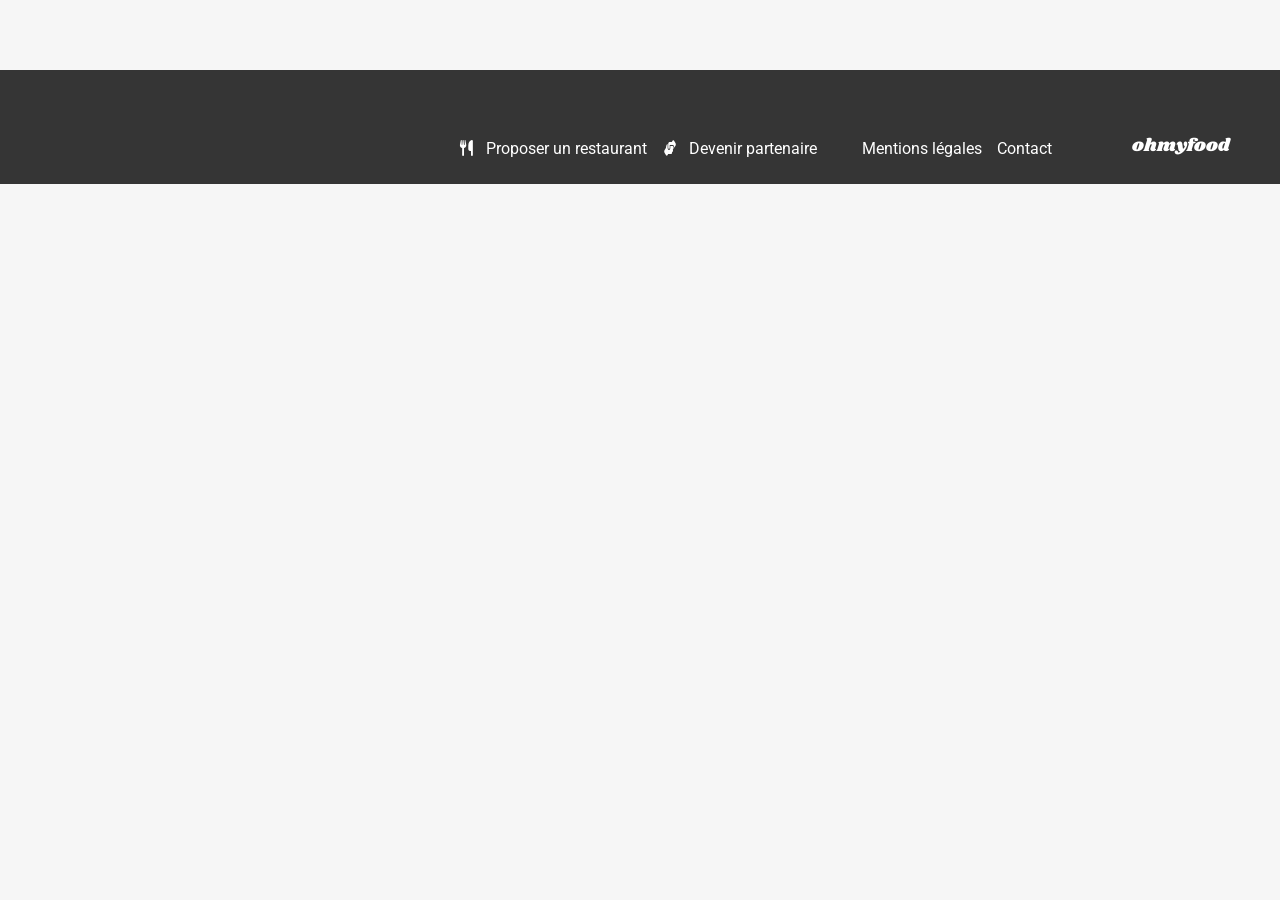
==== a_la_francaise.html @ 5d7d8a95 "correction du header et positionnement des icones" ====
<!DOCTYPE html>
<html lang="fr">
    <head>
        <meta charset="UTF-8">
        <meta name="viewport" content="width=device-width, initial-scale=1.0">
        <title>OhMyFood</title>
        <link rel="stylesheet" href="css/style.css">
        <link
            rel="stylesheet"
            href="https://cdnjs.cloudflare.com/ajax/libs/font-awesome/6.2.1/css/all.min.css"
            integrity="sha512-MV7K8+y+gLIBoVD59lQIYicR65iaqukzvf/nwasF0nqhPay5w/9lJmVM2hMDcnK1OnMGCdVK+iQrJ7lzPJQd1w=="
            crossorigin="anonymous"
            referrerpolicy="no-referrer">
        <link rel="preconnect" href="https://fonts.googleapis.com">
        <link rel="preconnect" href="https://fonts.gstatic.com" crossorigin>
        <link href="https://fonts.googleapis.com/css2?family=Roboto:ital,wght@0,100..900;1,100..900&family=Shrikhand&display=swap" rel="stylesheet">
    </head>

    <body>
        <header>

        </header>
        
        <main>

        </main>
        <footer>
            <section class="footer">
                <h2 class="title-footer">ohmyfood</h2>
                    <ul>
                        <li>
                            <i class="fa-solid fa-utensils"></i>
                            <p>Proposer un restaurant</p>
                        </li>
                        <li>
                            <i class="fa-solid fa-handshake-angle"></i>
                            <p class="space">Devenir partenaire</p>
                        </li>
                        <li>
                            <p>Mentions légales</p>
                        </li>
                        <li>
                            <p>Contact</p>
                        </li>
                    </ul>
            </section>
        </footer>
    </body>
---- css/style.css ----
body {
  margin: 0;
  background-color: #f6f6f6;
  font-family: "Roboto", sans-serif;
}

/* Animation Loader */
.loader {
  position: fixed;
  inset: 0; /* Prend toutes la surface de la page */
  background-color: #f6f6f6;
  z-index: 1000;
  animation: loader-disappear 0.5s ease 2s forwards;
}

@keyframes loader-disappear {
  0% {
    opacity: 1;
  }
  100% {
    opacity: 0;
    visibility: hidden;
  }
}
.loader-content {
  height: 100%;
  display: flex;
  justify-content: center;
  align-items: center;
}

.loader-text {
  display: flex;
  font-family: "Shrikhand", serif;
  font-size: 40px;
  background: linear-gradient(to top, #9356dc, #ff79da);
  -webkit-background-clip: text;
          background-clip: text;
  color: transparent;
  padding: 70px 10px;
}
.loader-text span {
  position: relative;
  animation: loader-wave 1.5s ease-in-out infinite;
}
.loader-text .letter-2 {
  animation-delay: 0.1s;
}
.loader-text .letter-3 {
  animation-delay: 0.2s;
}
.loader-text .letter-4 {
  animation-delay: 0.3s;
}
.loader-text .letter-5 {
  animation-delay: 0.4s;
}
.loader-text .letter-6 {
  animation-delay: 0.5s;
}
.loader-text .letter-7 {
  animation-delay: 0.6s;
}
.loader-text .letter-8 {
  animation-delay: 0.7s;
}

@keyframes loader-wave {
  0% {
    top: 0;
  }
  50% {
    top: -50px;
  }
  100% {
    top: 0;
  }
}
/* Fin d'animation Loader */
header .logo {
  position: relative;
  display: flex;
  justify-content: center;
  width: 100%;
  background-color: white;
  box-shadow: 0 2px 4px 0 rgba(0, 0, 0, 0.15);
  z-index: 1;
  padding: 5px 0 0 0;
}
header img {
  width: 162px;
  padding: 15px 0;
  margin-top: 0;
}

.location {
  width: 100%;
  display: flex;
  align-items: center;
  justify-content: center;
  gap: 20px;
  color: #353535;
  font-weight: 500;
  background-color: #eaeaea;
  height: 50px;
  box-shadow: 0 4px 4px 0 rgba(0, 0, 0, 0.25);
}

section {
  margin: 20px;
}
section.container {
  display: flex;
  align-items: center;
  flex-direction: column;
  text-align: center;
  margin-bottom: 50px;
  gap: 10px;
}
section.container p {
  font-weight: 300;
  margin: 5px 0 20px 0;
  font-size: 18px;
  width: 315px;
}
section.container h1 {
  margin: 0;
  margin-top: 20px;
  font-size: 24px;
  width: 275px;
  font-weight: 700;
}
section.container button {
  position: relative;
  overflow: hidden;
  width: 218px;
  height: 50px;
  border: none;
  border-radius: 25px;
  background: linear-gradient(to top, #9356dc, #ff79da);
  color: #ffffff;
  font-size: 16px;
  font-weight: 500;
  box-shadow: 0 4px 10px rgba(0, 0, 0, 0.25);
  transition: box-shadow 0.3s ease;
}
section.container button.secondary {
  width: 186px;
}
section.container button::before {
  content: "";
  position: absolute;
  inset: 0; /* prend toute la surface du bouton */
  background: rgba(255, 255, 255, 0.15);
  opacity: 0;
  transition: opacity 0.3s ease;
}
section.container button:hover {
  box-shadow: 0 4px 15px rgba(0, 0, 0, 0.35);
}
section.container button:hover::before {
  opacity: 1;
}
section.fonctionnement {
  background-color: white;
  padding: 20px;
  margin: 20px 0;
  padding-bottom: 50px;
}
section.fonctionnement .number {
  position: absolute;
  left: -12px;
  background-color: #9356dc;
  color: white;
  width: 24px;
  height: 24px;
  border-radius: 50%;
  display: flex;
  align-items: center;
  justify-content: center;
}
section.fonctionnement i {
  color: #7e7e7e;
}
section.fonctionnement i.fa-store {
  color: #9356dc;
}
section.fonctionnement ul {
  padding: 0;
  display: flex;
  flex-direction: column;
  gap: 30px;
}
section.fonctionnement li {
  position: relative;
  list-style: none;
  margin-left: 12px;
  display: flex;
  align-items: center;
  justify-content: center;
  border-radius: 20px;
  background-color: #f6f6f6;
  box-shadow: 0 4px 15px rgba(0, 0, 0, 0.15);
  padding: 10px 50px 10px 30px;
  font-weight: 500;
}
section.fonctionnement li i {
  position: absolute;
  left: 30px;
  color: #7e7e7e;
}
section.fonctionnement li i.fa-mobile-screen-button {
  font-size: 19px;
}
section.restaurant h2 {
  padding-top: 40px;
}
section.restaurant article {
  position: relative;
  display: grid;
  grid-template-columns: 1fr auto;
  grid-template-rows: auto auto;
  width: 340px;
  height: 251px;
  border-radius: 15px;
  overflow: hidden;
  gap: 0px;
  margin-bottom: 10px;
  background-color: white;
}
section.restaurant article a {
  text-decoration: none;
  color: black;
}
section.restaurant article .new {
  position: absolute;
  top: 10px;
  right: 10px;
  background-color: #99e2d0;
  color: #008766;
  padding: 7px 12px;
  font-weight: 500;
  border-radius: 2px;
}
section.restaurant article img {
  grid-column: 1/-1;
  width: 100%;
  height: 175px;
  -o-object-fit: cover;
     object-fit: cover;
  -o-object-position: center 61%;
     object-position: center 61%;
}
section.restaurant article h3 {
  grid-column: 1;
  padding: 0;
  padding-top: 10px;
  margin: 0 0 0 10px;
}
section.restaurant article p {
  grid-column: 1;
  padding: 0;
  padding-bottom: 10px;
  margin: 0 0 0 10px;
}
section.restaurant article i {
  grid-column: 2;
  grid-row: 2;
  margin-right: 10px;
}
section.restaurant article .fa-heart {
  font-size: 24px;
  margin: 0;
}
section.restaurant article .fa-solid.fa-heart {
  background: linear-gradient(to bottom, #9356dc, #ff79da);
  -webkit-background-clip: text;
          background-clip: text;
  color: transparent;
}
section.restaurant article .heart-checkbox {
  display: none;
}
section.restaurant article .heart-label {
  position: absolute;
  cursor: pointer;
  right: 20px;
  bottom: 25px;
}
section.restaurant article .heart-label .fa-regular {
  opacity: 1;
  transition: opacity 0.3s ease;
}
section.restaurant article .heart-label .fa-solid {
  position: absolute;
  left: 0; /* aligne le coeur plein avec le coeur vide */
  opacity: 0; /* coeur plein invisible */
  transform: scale(0); /* taille 0 */
  transition: opacity 0.3s ease, transform 0.3s ease;
  /* grandit en 0.3s */
}
section.restaurant article .heart-checkbox:checked + .heart-label .fa-regular {
  opacity: 0;
}
section.restaurant article .heart-checkbox:checked + .heart-label .fa-solid {
  opacity: 1; /* redeviens visible */
  transform: scale(1); /* reprend sa taille normal */
}
section.footer {
  display: flex;
  flex-direction: column;
  background-color: #353535;
  margin: 0;
  margin-top: 70px;
}
section.footer .title-footer {
  font-size: 18px;
  color: white;
  font-family: "Shrikhand", serif;
  margin: 25px 0 0 25px;
  font-weight: 400;
}
section.footer i {
  height: 13px;
  width: 12px;
}
section.footer i.fa-utensils {
  display: inline-block;
  transform: scaleX(0.9);
}
section.footer i.fa-handshake-angle {
  display: inline-block;
  transform: scaleX(0.6);
}
section.footer ul {
  padding-left: 25px;
}
section.footer li {
  display: flex;
  flex-direction: row;
  align-items: center;
  gap: 10px;
  color: white;
  margin: 0;
  padding: 0;
}
section.footer p {
  margin: 5px 0;
  padding: 0;
}

@media (min-width: 1024px) {
  header img {
    width: 200px;
    padding: 0;
    margin-top: 0;
  }
  header .logo {
    padding: 30px 0 30px 0;
  }
  .location {
    background-color: #eaeaea;
    height: 50px;
    box-shadow: none;
  }
  section.container p {
    margin: 20px 0 20px 0;
    width: auto;
  }
  section.container h1 {
    width: auto;
    font-size: 40px;
  }
  section.fonctionnement {
    background-color: white;
    margin: auto;
    padding-bottom: 50px;
    display: flex;
    align-items: center;
    flex-direction: column;
  }
  section.fonctionnement h2,
  section.fonctionnement ul {
    width: 100%;
    max-width: 1053px;
  }
  section.fonctionnement ul {
    padding: 0;
    display: flex;
    flex-direction: row;
    justify-content: space-between;
    gap: 24px;
  }
  section.fonctionnement li {
    width: 335px;
    padding: 10px 0;
  }
  section.fonctionnement li i {
    left: 40px;
  }
  section.restaurant {
    display: flex;
    align-items: center;
    flex-direction: column;
  }
  section.restaurant h2,
  section.restaurant div {
    width: 100%;
    max-width: 1080px;
  }
  section .restaurant-container {
    display: grid;
    grid-template-columns: 1fr 1fr;
    gap: 40px 60px;
  }
  section .restaurant-container article {
    width: 490px;
  }
  section.footer {
    height: 114px;
    flex-direction: row;
    align-items: end;
    justify-content: flex-end;
    margin: 0;
    margin-top: 70px;
  }
  section.footer ul {
    display: flex;
    flex-direction: row;
    gap: 5px;
  }
  section.footer .title-footer {
    margin: 0 50px 25px 70px;
    order: 2;
  }
  section.footer li {
    display: flex;
    flex-direction: row;
    align-items: center;
    gap: 15px;
    margin: 0;
    order: 1;
  }
  section.footer i {
    margin-bottom: 10px;
  }
  section.footer p {
    margin-bottom: 10px;
    padding-right: 10px;
  }
  section.footer .space {
    margin-right: 30px;
  }
}/*# sourceMappingURL=style.css.map */
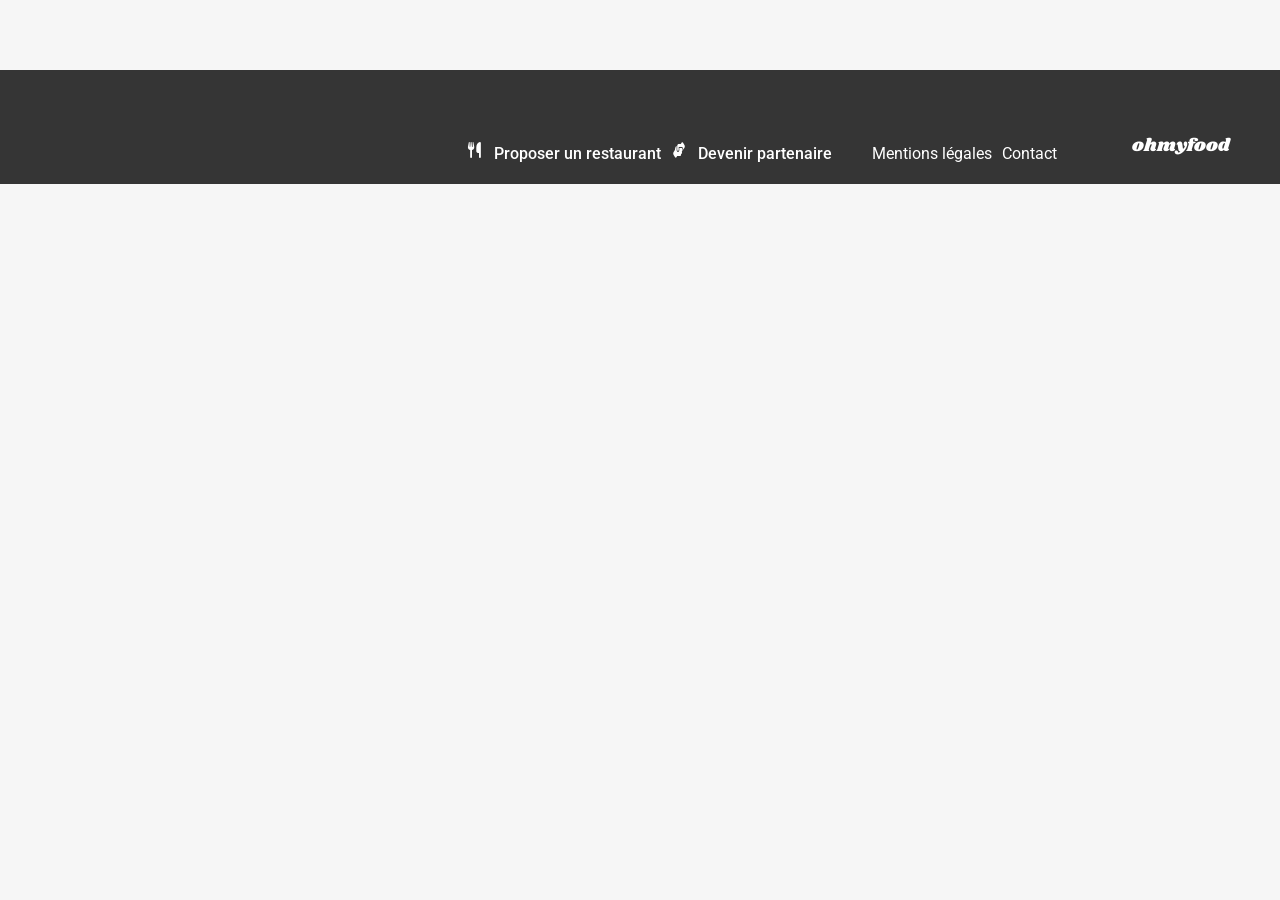
==== commit 76144cc1: "Ajouts pages menu, menu.scss et des partials" ====
--- a/a_la_francaise.html
+++ b/a_la_francaise.html
@@ -30,17 +30,17 @@
                     <ul>
                         <li>
                             <i class="fa-solid fa-utensils"></i>
-                            <p>Proposer un restaurant</p>
+                            <a class="weight">Proposer un restaurant</a>
                         </li>
                         <li>
                             <i class="fa-solid fa-handshake-angle"></i>
-                            <p class="space">Devenir partenaire</p>
+                            <a class="space">Devenir partenaire</a>
                         </li>
                         <li>
-                            <p>Mentions légales</p>
+                            <a>Mentions légales</a>
                         </li>
                         <li>
-                            <p>Contact</p>
+                            <a href="mailto:contact@ohmyfood.com">Contact</a>
                         </li>
                     </ul>
             </section>
--- a/css/style.css
+++ b/css/style.css
@@ -344,9 +344,15 @@
   margin: 0;
   padding: 0;
 }
-section.footer p {
+section.footer a {
+  text-decoration: none;
+  color: white;
   margin: 5px 0;
   padding: 0;
+}
+section.footer .space,
+section.footer .weight {
+  font-weight: 500;
 }
 
 @media (min-width: 1024px) {
@@ -444,9 +450,9 @@
   section.footer i {
     margin-bottom: 10px;
   }
-  section.footer p {
-    margin-bottom: 10px;
-    padding-right: 10px;
+  section.footer a {
+    margin-bottom: 5px;
+    padding-right: 5px;
   }
   section.footer .space {
     margin-right: 30px;
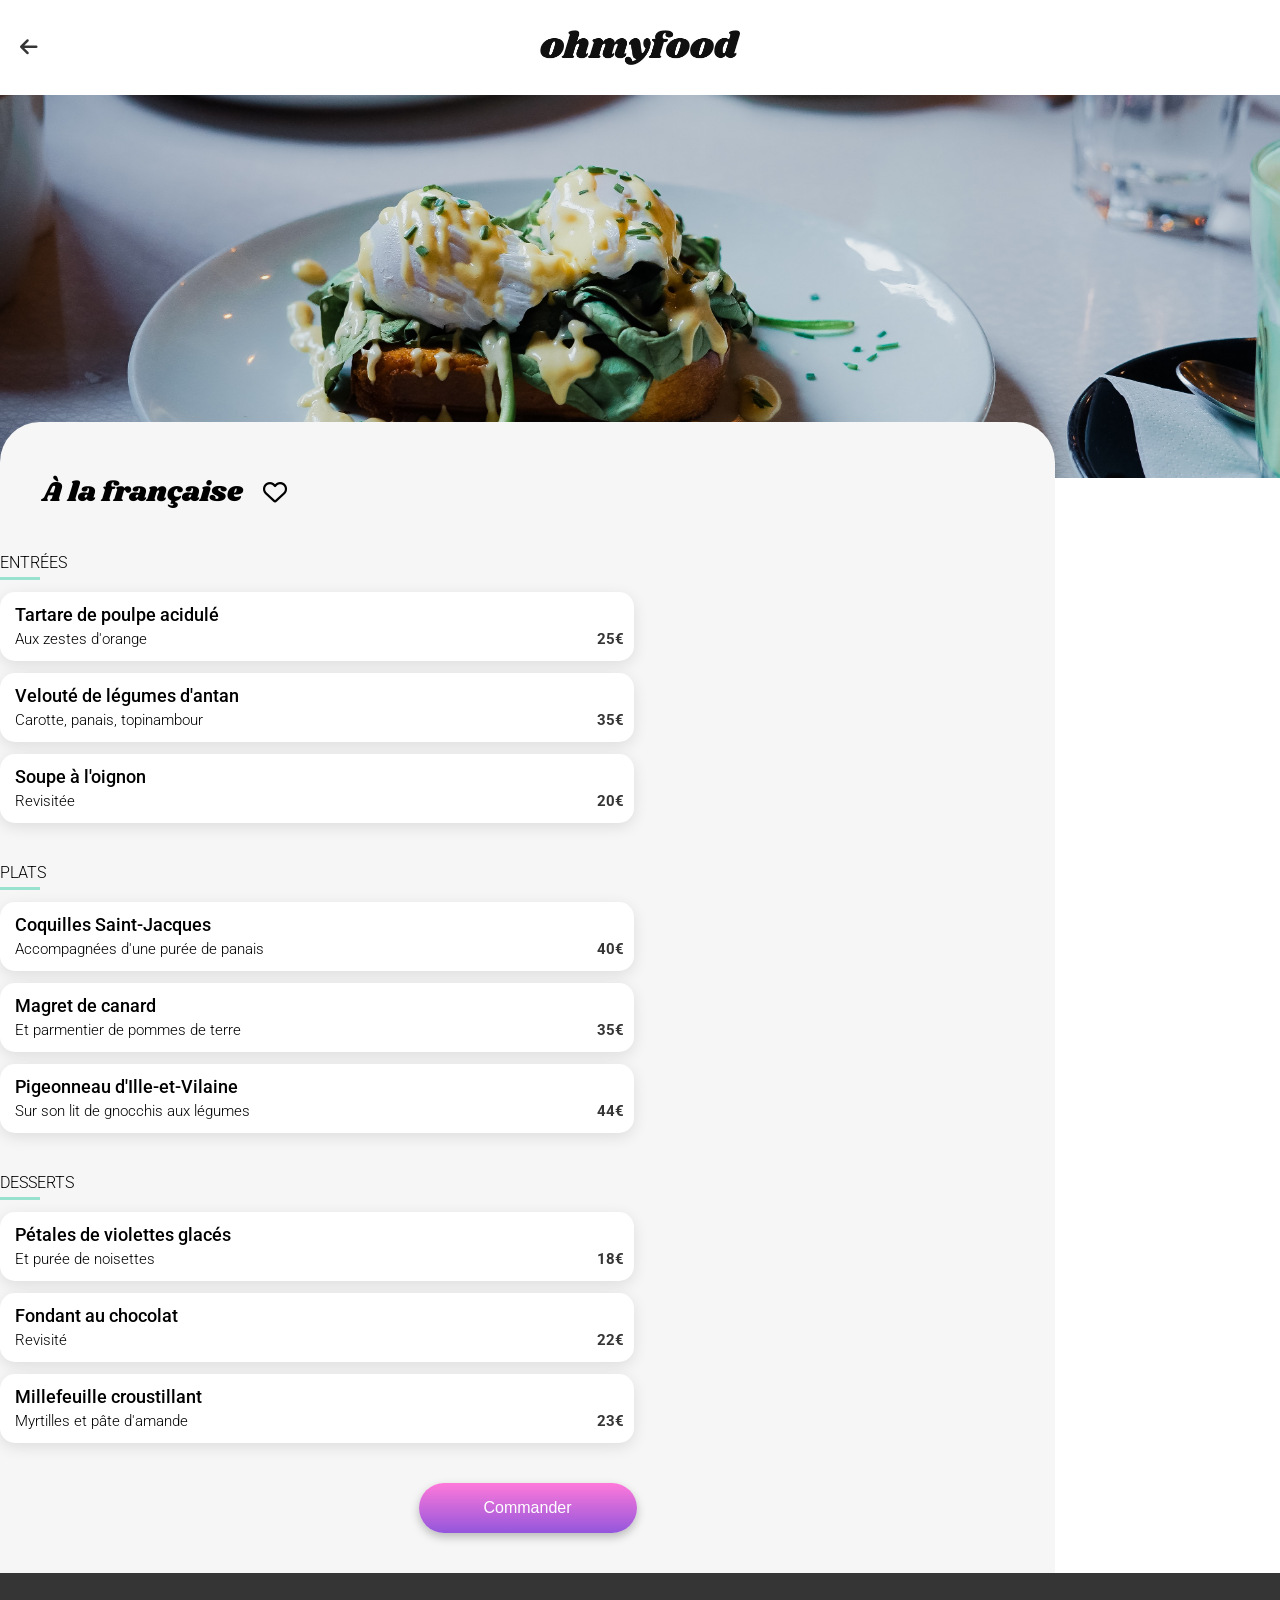
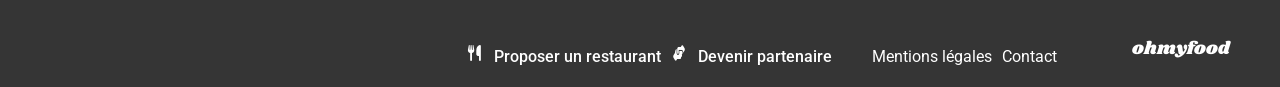
==== commit c32cd3ff: "Ajouts des pages menu, version mobil et desktop ( sans animation menu )" ====
--- a/a_la_francaise.html
+++ b/a_la_francaise.html
@@ -4,7 +4,7 @@
         <meta charset="UTF-8">
         <meta name="viewport" content="width=device-width, initial-scale=1.0">
         <title>OhMyFood</title>
-        <link rel="stylesheet" href="css/style.css">
+        <link rel="stylesheet" href="css/menu.css">
         <link
             rel="stylesheet"
             href="https://cdnjs.cloudflare.com/ajax/libs/font-awesome/6.2.1/css/all.min.css"
@@ -18,10 +18,81 @@
 
     <body>
         <header>
-
+            <div class="logo">
+                <a href="index.html" class="back-arrow">
+                    <i class="fas fa-arrow-left"></i>
+                </a>
+                <img src="css/images/logo/ohmyfood.png" alt="logo_OhMyFood">
+            </div>
+            <img src="css/images/restaurants/toa-heftiba-DQKerTsQwi0-unsplash.jpg" alt="Plat du restaurant La palette du goût">
         </header>
         
         <main>
+            <div class="title">
+                <h1>À la française</h1>
+                <input type="checkbox" id="heart-1" class="heart-checkbox">
+                    <label for="heart-1" class="heart-label">
+                        <i class="fa-regular fa-heart" aria-hidden="true"></i>
+                        <i class="fa-solid fa-heart" aria-hidden="true"></i>
+                    </label>
+            </div>
+
+            <section class="menu">
+                <h2>ENTRÉES</h2>
+
+                <article>
+                    <h3>Tartare de poulpe acidulé</h3>
+                    <p>Aux zestes d'orange <span>25€</span></p>
+                </article>
+                <article>
+                    <h3>Velouté de légumes d'antan</h3>
+                    <p>Carotte, panais, topinambour <span>35€</span></p>
+                </article>
+                <article>
+                    <h3>Soupe à l'oignon</h3>
+                    <p>Revisitée <span>20€</span></p>
+                </article>
+            </section>
+
+            <section class="menu">
+                <h2>PLATS</h2>
+
+                <article>
+                    <h3>Coquilles Saint-Jacques</h3>
+                    <p>Accompagnées d'une purée de panais <span>40€</span></p>
+                </article>
+                <article>
+                    <h3>Magret de canard</h3>
+                    <p>Et parmentier de pommes de terre <span>35€</span></p>
+                </article>
+                <article>
+                    <h3>Pigeonneau d'Ille-et-Vilaine</h3>
+                    <p>Sur son lit de gnocchis aux légumes <span>44€</span></p>
+                </article>
+            </section>
+
+            <section class="menu">
+                <h2>DESSERTS</h2>
+
+                <article>
+                    <h3>Pétales de violettes glacés</h3>
+                    <p>Et purée de noisettes <span>18€</span></p>
+                </article>
+                <article>
+                    <h3>Fondant au chocolat</h3>
+                    <p>Revisité <span>22€</span></p>
+                </article>
+                <article>
+                    <h3>Millefeuille croustillant</h3> 
+                    <p>Myrtilles et pâte d'amande <span>23€</span></p>
+                </article>
+            </section>
+
+                <div class="alone">
+                    <button type="submit">
+                        <span>Commander</span>
+                    </button>
+                </div>
 
         </main>
         <footer>
--- a/css/menu.css
+++ b/css/menu.css
@@ -0,0 +1,377 @@
+button {
+  position: relative;
+  overflow: hidden;
+  width: 218px;
+  height: 50px;
+  border: none;
+  border-radius: 25px;
+  background: linear-gradient(to top, #9356dc, #ff79da);
+  color: #ffffff;
+  font-size: 16px;
+  font-weight: 500;
+  box-shadow: 0 4px 10px rgba(0, 0, 0, 0.25);
+  transition: box-shadow 0.3s ease;
+}
+button.secondary {
+  width: 186px;
+}
+button::before {
+  content: "";
+  position: absolute;
+  inset: 0; /* prend toute la surface du bouton */
+  background: rgba(255, 255, 255, 0.15);
+  opacity: 0;
+  transition: opacity 0.3s ease;
+}
+button:hover {
+  box-shadow: 0 4px 15px rgba(0, 0, 0, 0.35);
+}
+button:hover::before {
+  opacity: 1;
+}
+
+section {
+  margin: 20px;
+}
+section.footer {
+  display: flex;
+  flex-direction: column;
+  background-color: #353535;
+  margin: 0;
+}
+section.footer .title-footer {
+  font-size: 18px;
+  color: white;
+  font-family: "Shrikhand", serif;
+  margin: 25px 0 0 25px;
+  font-weight: 400;
+}
+section.footer i {
+  height: 13px;
+  width: 12px;
+}
+section.footer i.fa-utensils {
+  display: inline-block;
+  transform: scaleX(0.9);
+}
+section.footer i.fa-handshake-angle {
+  display: inline-block;
+  transform: scaleX(0.6);
+}
+section.footer ul {
+  padding-left: 25px;
+}
+section.footer li {
+  display: flex;
+  flex-direction: row;
+  align-items: center;
+  gap: 10px;
+  color: white;
+  margin: 0;
+  padding: 0;
+}
+section.footer a {
+  text-decoration: none;
+  color: white;
+  margin: 5px 0;
+  padding: 0;
+}
+section.footer .space,
+section.footer .weight {
+  font-weight: 500;
+}
+
+@media (min-width: 1024px) {
+  section.footer {
+    height: 114px;
+    flex-direction: row;
+    align-items: end;
+    justify-content: flex-end;
+    margin: 0;
+  }
+  section.footer ul {
+    display: flex;
+    flex-direction: row;
+    gap: 5px;
+  }
+  section.footer .title-footer {
+    margin: 0 50px 25px 70px;
+    order: 2;
+  }
+  section.footer li {
+    display: flex;
+    flex-direction: row;
+    align-items: center;
+    gap: 15px;
+    margin: 0;
+    order: 1;
+  }
+  section.footer i {
+    margin-bottom: 10px;
+  }
+  section.footer a {
+    margin-bottom: 5px;
+    padding-right: 5px;
+  }
+  section.footer .space {
+    margin-right: 30px;
+  }
+}
+header .logo {
+  position: relative;
+  display: flex;
+  justify-content: center;
+  width: 100%;
+  background-color: white;
+  box-shadow: 0 2px 4px 0 rgba(0, 0, 0, 0.15);
+  z-index: 1;
+  padding: 5px 0 0 0;
+  gap: 30px;
+}
+header .logo .back-arrow {
+  position: absolute;
+  align-self: center;
+  left: 20px;
+  font-size: 20px;
+  color: #353535;
+}
+header img {
+  width: 162px;
+  padding: 15px 0;
+  margin-top: 0;
+}
+header > img {
+  width: 100%;
+  height: 275px;
+  padding: 0;
+  -o-object-fit: cover;
+     object-fit: cover;
+}
+
+@media (min-width: 1024px) {
+  header div > img {
+    width: 200px;
+    padding: 0;
+    margin-top: 0;
+  }
+  header .logo {
+    padding: 30px 0 30px 0;
+    box-shadow: none;
+  }
+  header > img {
+    height: 383px;
+    -o-object-position: center 60%;
+       object-position: center 60%;
+  }
+}
+body {
+  margin: 0;
+  background-color: #f6f6f6;
+  font-family: "Roboto", sans-serif;
+}
+
+main {
+  background-color: #f6f6f6;
+  border-radius: 40px 40px 0 0;
+  padding: 30px 13px 0 13px;
+  margin-top: -60px;
+  position: relative;
+}
+main .title {
+  position: relative;
+  display: flex;
+  flex-direction: row;
+  align-items: center;
+  justify-self: center;
+  gap: 30px;
+  width: 349px;
+}
+main .title h1 {
+  font-family: "Shrikhand", serif;
+  font-size: 28px;
+  font-weight: 400;
+  margin: 0;
+}
+main .alone {
+  display: flex;
+  justify-content: center;
+  padding: 40px 0;
+}
+
+section.menu {
+  margin: 0;
+  display: flex;
+  flex-direction: column;
+  align-items: center;
+  justify-self: center;
+  gap: 12px;
+  width: 349px;
+}
+section.menu h2 {
+  display: flex;
+  align-self: start;
+  font-weight: 300;
+  font-size: 16px;
+  border-bottom: 3px solid #99e2d0;
+  width: 40px;
+  padding-bottom: 5px;
+  margin: 30px 0 0 0;
+}
+section.menu article {
+  position: relative;
+  background-color: white;
+  border-radius: 15px;
+  width: 349px;
+  height: 69px;
+  display: flex;
+  justify-content: center;
+  flex-direction: column;
+  gap: 5px;
+  box-shadow: 0 4px 15px rgba(0, 0, 0, 0.1);
+}
+section.menu article h3,
+section.menu article p {
+  margin: 0;
+  margin-left: 15px;
+}
+section.menu article h3 {
+  font-size: 18px;
+  font-weight: 500;
+}
+section.menu article p {
+  font-size: 15px;
+  font-weight: 300;
+}
+section.menu article span {
+  position: absolute;
+  right: 10px;
+  font-weight: 700;
+  color: #353535;
+}
+
+.fa-heart {
+  font-size: 24px;
+}
+
+.fa-solid.fa-heart {
+  background: linear-gradient(to bottom, #9356dc, #ff79da);
+  -webkit-background-clip: text;
+          background-clip: text;
+  color: transparent;
+}
+
+.heart-checkbox {
+  display: none;
+}
+
+.heart-label {
+  position: absolute;
+  cursor: pointer;
+  right: 20px;
+}
+.heart-label .fa-regular {
+  opacity: 1;
+  transition: opacity 0.3s ease;
+}
+.heart-label .fa-solid {
+  position: absolute;
+  left: 0; /* aligne le coeur plein avec le coeur vide */
+  opacity: 0; /* coeur plein invisible */
+  transform: scale(0); /* taille 0 */
+  transition: opacity 0.3s ease, transform 0.3s ease;
+  /* grandit en 0.3s */
+}
+
+.heart-checkbox:checked + .heart-label .fa-regular {
+  opacity: 0;
+}
+.heart-checkbox:checked + .heart-label .fa-solid {
+  opacity: 1; /* redeviens visible */
+  transform: scale(1); /* reprend sa taille normal */
+}
+
+@media (min-width: 1024px) {
+  body {
+    background-color: white;
+  }
+  main {
+    width: 1055px;
+    display: block;
+    justify-self: center;
+    padding: 30px 0px 0 0px;
+  }
+  main .title {
+    position: relative;
+    display: flex;
+    flex-direction: row;
+    align-items: center;
+    justify-content: center;
+    gap: 40px;
+    margin-top: 20px;
+  }
+  main .title h1 {
+    font-family: "Shrikhand", serif;
+    font-size: 28px;
+    font-weight: 400;
+    margin: 0;
+  }
+  main .alone {
+    display: flex;
+    justify-content: center;
+    padding: 40px 0;
+  }
+  .heart-label {
+    position: relative;
+    cursor: pointer;
+  }
+  section.menu {
+    margin: 0;
+    display: flex;
+    flex-direction: column;
+    align-items: center;
+    justify-self: center;
+    width: 634px;
+    gap: 12px;
+  }
+  section.menu h2 {
+    display: flex;
+    align-self: start;
+    font-weight: 300;
+    font-size: 16px;
+    border-bottom: 3px solid #99e2d0;
+    width: 40px;
+    padding-bottom: 5px;
+    margin: 40px 0 0 0;
+  }
+  section.menu article {
+    position: relative;
+    background-color: white;
+    border-radius: 15px;
+    width: 634px;
+    height: 69px;
+    display: flex;
+    justify-content: center;
+    flex-direction: column;
+    gap: 5px;
+    box-shadow: 0 4px 15px rgba(0, 0, 0, 0.1);
+  }
+  section.menu article h3,
+  section.menu article p {
+    margin: 0;
+    margin-left: 15px;
+  }
+  section.menu article h3 {
+    font-size: 18px;
+    font-weight: 500;
+  }
+  section.menu article p {
+    font-size: 15px;
+    font-weight: 300;
+  }
+  section.menu article span {
+    position: absolute;
+    right: 10px;
+    font-weight: 700;
+    color: #353535;
+  }
+}/*# sourceMappingURL=menu.css.map */
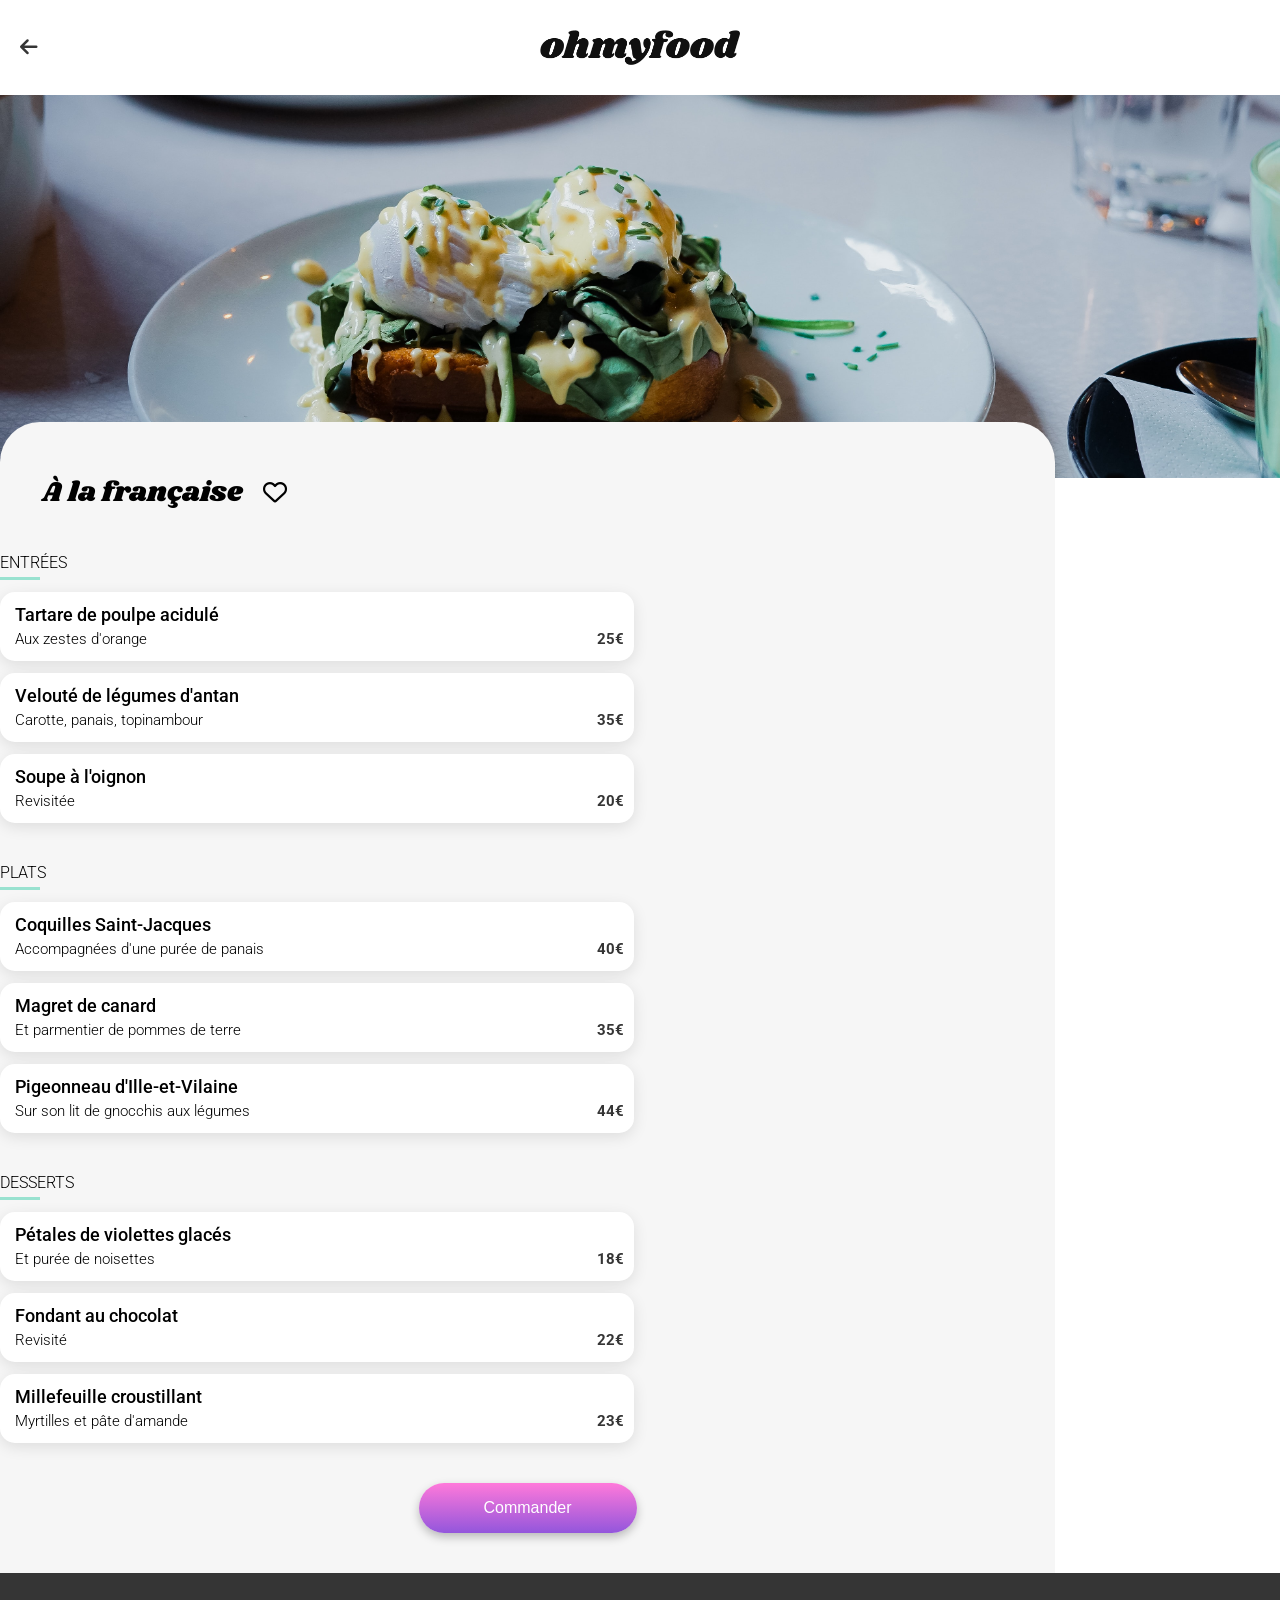
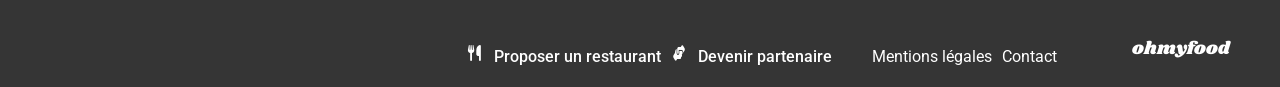
==== commit 3cda75cf: "Suppression des propriétés css inutiles dans media querie" ====
--- a/a_la_francaise.html
+++ b/a_la_francaise.html
@@ -116,4 +116,5 @@
                     </ul>
             </section>
         </footer>
-    </body>+    </body>
+</html>
--- a/css/menu.css
+++ b/css/menu.css
@@ -152,7 +152,6 @@
   header div > img {
     width: 200px;
     padding: 0;
-    margin-top: 0;
   }
   header .logo {
     padding: 30px 0 30px 0;
@@ -290,6 +289,42 @@
   transform: scale(1); /* reprend sa taille normal */
 }
 
+@keyframes appear {
+  from {
+    opacity: 0;
+    transform: translateY(20px);
+  }
+  to {
+    opacity: 1;
+    transform: translateY(0);
+  }
+}
+.menu h2,
+.menu article {
+  opacity: 0;
+  animation: appear 0.6s ease forwards;
+}
+
+.menu h2 {
+  animation-delay: 0.2s;
+}
+
+.menu article:nth-of-type(1) {
+  animation-delay: 0.4s;
+}
+
+.menu article:nth-of-type(2) {
+  animation-delay: 0.6s;
+}
+
+.menu article:nth-of-type(3) {
+  animation-delay: 0.8s;
+}
+
+.menu article:nth-of-type(4) {
+  animation-delay: 1s;
+}
+
 @media (min-width: 1024px) {
   body {
     background-color: white;
@@ -301,77 +336,20 @@
     padding: 30px 0px 0 0px;
   }
   main .title {
-    position: relative;
-    display: flex;
-    flex-direction: row;
-    align-items: center;
     justify-content: center;
     gap: 40px;
     margin-top: 20px;
   }
-  main .title h1 {
-    font-family: "Shrikhand", serif;
-    font-size: 28px;
-    font-weight: 400;
-    margin: 0;
-  }
-  main .alone {
-    display: flex;
-    justify-content: center;
-    padding: 40px 0;
-  }
   .heart-label {
     position: relative;
-    cursor: pointer;
   }
   section.menu {
-    margin: 0;
-    display: flex;
-    flex-direction: column;
-    align-items: center;
-    justify-self: center;
     width: 634px;
-    gap: 12px;
   }
   section.menu h2 {
-    display: flex;
-    align-self: start;
-    font-weight: 300;
-    font-size: 16px;
-    border-bottom: 3px solid #99e2d0;
-    width: 40px;
-    padding-bottom: 5px;
     margin: 40px 0 0 0;
   }
   section.menu article {
-    position: relative;
-    background-color: white;
-    border-radius: 15px;
     width: 634px;
-    height: 69px;
-    display: flex;
-    justify-content: center;
-    flex-direction: column;
-    gap: 5px;
-    box-shadow: 0 4px 15px rgba(0, 0, 0, 0.1);
-  }
-  section.menu article h3,
-  section.menu article p {
-    margin: 0;
-    margin-left: 15px;
-  }
-  section.menu article h3 {
-    font-size: 18px;
-    font-weight: 500;
-  }
-  section.menu article p {
-    font-size: 15px;
-    font-weight: 300;
-  }
-  section.menu article span {
-    position: absolute;
-    right: 10px;
-    font-weight: 700;
-    color: #353535;
   }
 }/*# sourceMappingURL=menu.css.map */
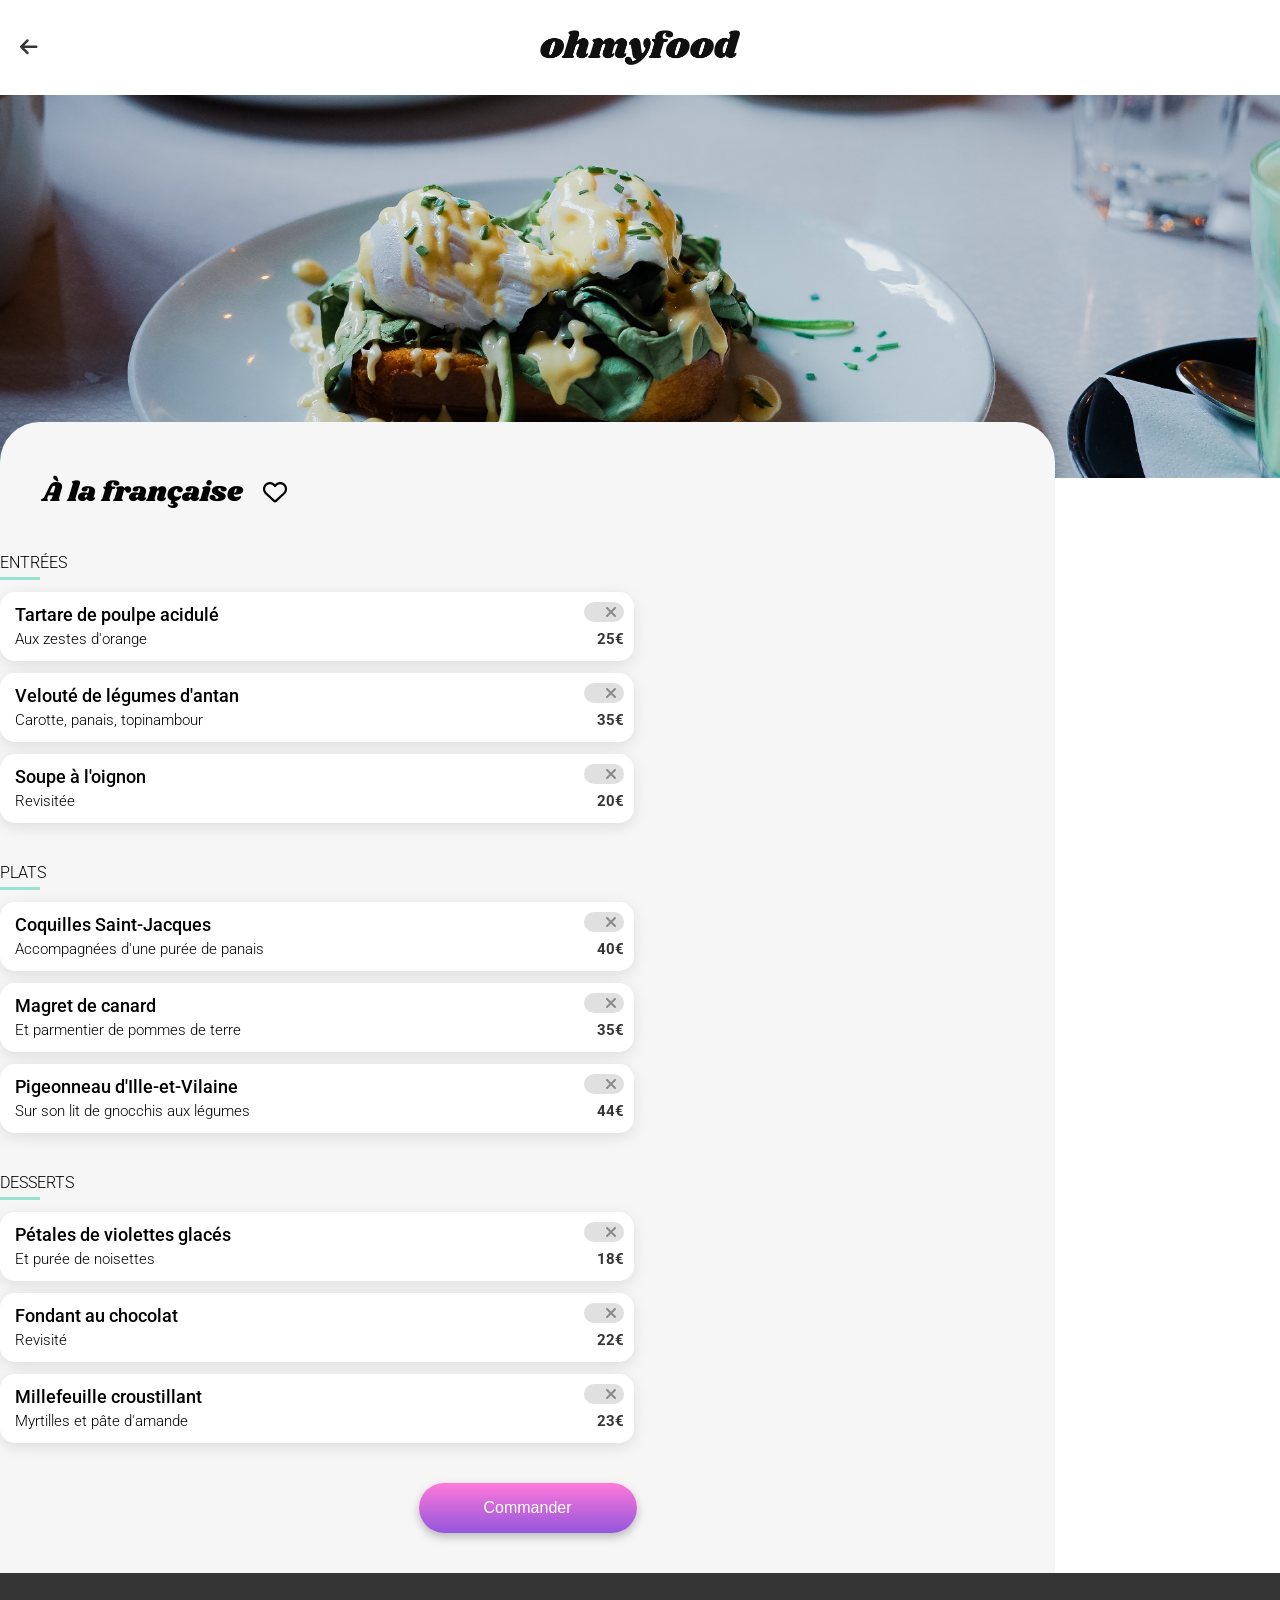
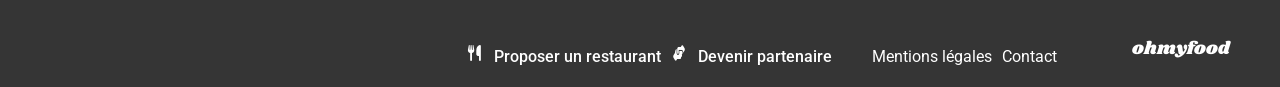
==== commit 3e720baf: "Ajout de l'animation de la coche coulissante sur les plats" ====
--- a/a_la_francaise.html
+++ b/a_la_francaise.html
@@ -41,14 +41,50 @@
                 <h2>ENTRÉES</h2>
 
                 <article>
+                    <input type="checkbox" id="plat-1" class="plat-checkbox">
+
+                    <label for="plat-1" class="check">
+                        <i class="fa-solid fa-xmark"></i>
+
+                        <span class="check-background"></span>
+
+                        <span class="check-button">
+                            <i class="fa-solid fa-check"></i>
+                        </span>
+                    </label>
+
                     <h3>Tartare de poulpe acidulé</h3>
                     <p>Aux zestes d'orange <span>25€</span></p>
                 </article>
                 <article>
+                    <input type="checkbox" id="plat-2" class="plat-checkbox">
+
+                    <label for="plat-2" class="check">
+                        <i class="fa-solid fa-xmark"></i>
+
+                        <span class="check-background"></span>
+
+                        <span class="check-button">
+                            <i class="fa-solid fa-check"></i>
+                        </span>
+                    </label>
+
                     <h3>Velouté de légumes d'antan</h3>
                     <p>Carotte, panais, topinambour <span>35€</span></p>
                 </article>
                 <article>
+                    <input type="checkbox" id="plat-3" class="plat-checkbox">
+
+                    <label for="plat-3" class="check">
+                        <i class="fa-solid fa-xmark"></i>
+
+                        <span class="check-background"></span>
+
+                        <span class="check-button">
+                            <i class="fa-solid fa-check"></i>
+                        </span>
+                    </label>
+
                     <h3>Soupe à l'oignon</h3>
                     <p>Revisitée <span>20€</span></p>
                 </article>
@@ -58,14 +94,50 @@
                 <h2>PLATS</h2>
 
                 <article>
+                    <input type="checkbox" id="plat-4" class="plat-checkbox">
+
+                    <label for="plat-4" class="check">
+                        <i class="fa-solid fa-xmark"></i>
+
+                        <span class="check-background"></span>
+
+                        <span class="check-button">
+                            <i class="fa-solid fa-check"></i>
+                        </span>
+                    </label>
+
                     <h3>Coquilles Saint-Jacques</h3>
                     <p>Accompagnées d'une purée de panais <span>40€</span></p>
                 </article>
                 <article>
+                    <input type="checkbox" id="plat-5" class="plat-checkbox">
+
+                    <label for="plat-5" class="check">
+                        <i class="fa-solid fa-xmark"></i>
+
+                        <span class="check-background"></span>
+
+                        <span class="check-button">
+                            <i class="fa-solid fa-check"></i>
+                        </span>
+                    </label>
+
                     <h3>Magret de canard</h3>
                     <p>Et parmentier de pommes de terre <span>35€</span></p>
                 </article>
                 <article>
+                    <input type="checkbox" id="plat-6" class="plat-checkbox">
+
+                    <label for="plat-6" class="check">
+                        <i class="fa-solid fa-xmark"></i>
+
+                        <span class="check-background"></span>
+
+                        <span class="check-button">
+                            <i class="fa-solid fa-check"></i>
+                        </span>
+                    </label>
+
                     <h3>Pigeonneau d'Ille-et-Vilaine</h3>
                     <p>Sur son lit de gnocchis aux légumes <span>44€</span></p>
                 </article>
@@ -75,14 +147,50 @@
                 <h2>DESSERTS</h2>
 
                 <article>
+                    <input type="checkbox" id="plat-7" class="plat-checkbox">
+
+                    <label for="plat-7" class="check">
+                        <i class="fa-solid fa-xmark"></i>
+
+                        <span class="check-background"></span>
+
+                        <span class="check-button">
+                            <i class="fa-solid fa-check"></i>
+                        </span>
+                    </label>
+
                     <h3>Pétales de violettes glacés</h3>
                     <p>Et purée de noisettes <span>18€</span></p>
                 </article>
                 <article>
+                    <input type="checkbox" id="plat-8" class="plat-checkbox">
+
+                    <label for="plat-8" class="check">
+                        <i class="fa-solid fa-xmark"></i>
+
+                        <span class="check-background"></span>
+
+                        <span class="check-button">
+                            <i class="fa-solid fa-check"></i>
+                        </span>
+                    </label>
+
                     <h3>Fondant au chocolat</h3>
                     <p>Revisité <span>22€</span></p>
                 </article>
                 <article>
+                    <input type="checkbox" id="plat-9" class="plat-checkbox">
+
+                    <label for="plat-9" class="check">
+                        <i class="fa-solid fa-xmark"></i>
+
+                        <span class="check-background"></span>
+
+                        <span class="check-button">
+                            <i class="fa-solid fa-check"></i>
+                        </span>
+                    </label>
+
                     <h3>Millefeuille croustillant</h3> 
                     <p>Myrtilles et pâte d'amande <span>23€</span></p>
                 </article>
--- a/css/menu.css
+++ b/css/menu.css
@@ -230,8 +230,12 @@
 }
 section.menu article h3,
 section.menu article p {
+  width: 280px;
   margin: 0;
   margin-left: 15px;
+  white-space: nowrap;
+  overflow: hidden;
+  text-overflow: ellipsis;
 }
 section.menu article h3 {
   font-size: 18px;
@@ -325,6 +329,78 @@
   animation-delay: 1s;
 }
 
+.plat-checkbox {
+  display: none;
+}
+
+.check {
+  position: absolute;
+  top: 10px;
+  right: 10px;
+  border-radius: 25px;
+  width: 40px;
+  height: 20px;
+  background-color: #e0e0e0;
+  display: flex;
+  align-items: center;
+  justify-content: flex-end;
+  cursor: pointer;
+  overflow: hidden;
+}
+.check .fa-xmark {
+  position: absolute;
+  right: 7px;
+  color: #888;
+  z-index: 1;
+}
+.check .check-background {
+  position: absolute;
+  top: 0;
+  left: 5px;
+  border-radius: 50%;
+  width: 100%;
+  height: 100%;
+  background-color: #99e2d0;
+  transform: translateX(150%);
+  transition: transform 0.4s ease;
+}
+.check .check-button {
+  position: absolute;
+  right: 10px;
+  top: 0px;
+  width: 20px;
+  height: 20px;
+  border-radius: 50%;
+  background-color: white;
+  display: flex;
+  align-items: center;
+  justify-content: center;
+  transform: translateX(150%);
+  transition: transform 0.4s ease;
+  transition-delay: 0s;
+  z-index: 2;
+}
+.check .check-button .fa-check {
+  color: #99e2d0;
+  opacity: 0;
+  transition: opacity 0.1s ease;
+}
+
+.plat-checkbox:checked + .check .check-background {
+  transform: translateX(0);
+  transition-delay: 0s;
+}
+.plat-checkbox:checked + .check .fa-xmark {
+  opacity: 0;
+}
+.plat-checkbox:checked + .check .check-button {
+  transform: translateX(-9px);
+  transition-delay: 0.05s;
+}
+.plat-checkbox:checked + .check .check-button .fa-check {
+  opacity: 1;
+}
+
 @media (min-width: 1024px) {
   body {
     background-color: white;
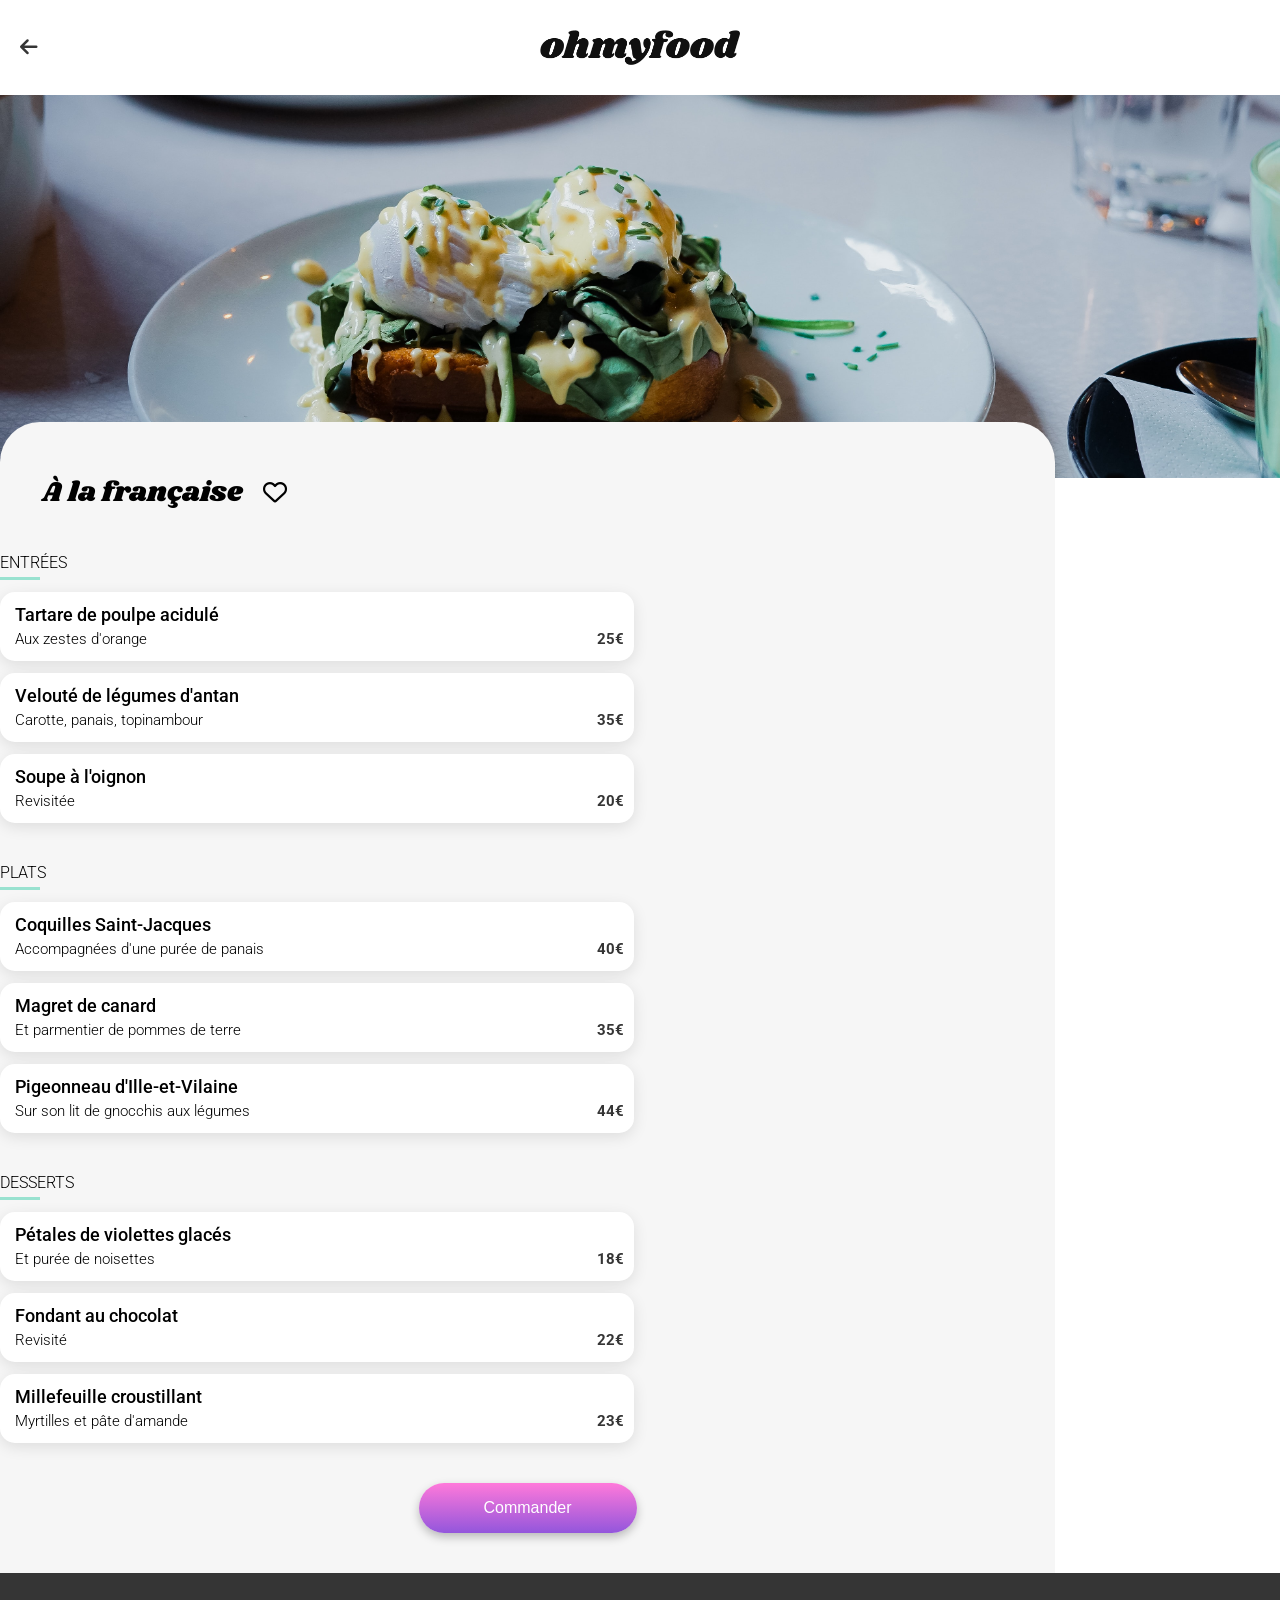
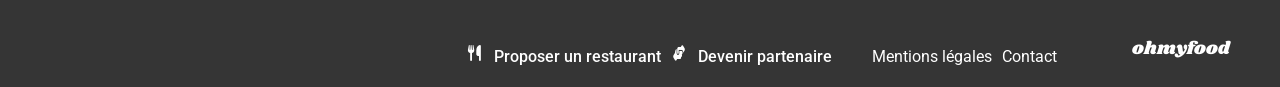
==== commit bff2684b: "Modification de l'animation du check" ====
--- a/a_la_francaise.html
+++ b/a_la_francaise.html
@@ -44,12 +44,11 @@
                     <input type="checkbox" id="plat-1" class="plat-checkbox">
 
                     <label for="plat-1" class="check">
-                        <i class="fa-solid fa-xmark"></i>
-
-                        <span class="check-background"></span>
-
-                        <span class="check-button">
-                            <i class="fa-solid fa-check"></i>
+
+                        <span class="check-background">
+                            <span class="check-button">
+                                <i class="fa-solid fa-check"></i>
+                            </span>
                         </span>
                     </label>
 
@@ -60,12 +59,11 @@
                     <input type="checkbox" id="plat-2" class="plat-checkbox">
 
                     <label for="plat-2" class="check">
-                        <i class="fa-solid fa-xmark"></i>
-
-                        <span class="check-background"></span>
-
-                        <span class="check-button">
-                            <i class="fa-solid fa-check"></i>
+
+                        <span class="check-background">
+                            <span class="check-button">
+                                <i class="fa-solid fa-check"></i>
+                            </span>
                         </span>
                     </label>
 
@@ -76,12 +74,11 @@
                     <input type="checkbox" id="plat-3" class="plat-checkbox">
 
                     <label for="plat-3" class="check">
-                        <i class="fa-solid fa-xmark"></i>
-
-                        <span class="check-background"></span>
-
-                        <span class="check-button">
-                            <i class="fa-solid fa-check"></i>
+
+                        <span class="check-background">
+                            <span class="check-button">
+                                <i class="fa-solid fa-check"></i>
+                            </span>
                         </span>
                     </label>
 
@@ -97,12 +94,11 @@
                     <input type="checkbox" id="plat-4" class="plat-checkbox">
 
                     <label for="plat-4" class="check">
-                        <i class="fa-solid fa-xmark"></i>
-
-                        <span class="check-background"></span>
-
-                        <span class="check-button">
-                            <i class="fa-solid fa-check"></i>
+
+                        <span class="check-background">
+                            <span class="check-button">
+                                <i class="fa-solid fa-check"></i>
+                            </span>
                         </span>
                     </label>
 
@@ -113,12 +109,11 @@
                     <input type="checkbox" id="plat-5" class="plat-checkbox">
 
                     <label for="plat-5" class="check">
-                        <i class="fa-solid fa-xmark"></i>
-
-                        <span class="check-background"></span>
-
-                        <span class="check-button">
-                            <i class="fa-solid fa-check"></i>
+
+                        <span class="check-background">
+                            <span class="check-button">
+                                <i class="fa-solid fa-check"></i>
+                            </span>
                         </span>
                     </label>
 
@@ -129,12 +124,11 @@
                     <input type="checkbox" id="plat-6" class="plat-checkbox">
 
                     <label for="plat-6" class="check">
-                        <i class="fa-solid fa-xmark"></i>
-
-                        <span class="check-background"></span>
-
-                        <span class="check-button">
-                            <i class="fa-solid fa-check"></i>
+
+                        <span class="check-background">
+                            <span class="check-button">
+                                <i class="fa-solid fa-check"></i>
+                            </span>
                         </span>
                     </label>
 
@@ -150,12 +144,11 @@
                     <input type="checkbox" id="plat-7" class="plat-checkbox">
 
                     <label for="plat-7" class="check">
-                        <i class="fa-solid fa-xmark"></i>
-
-                        <span class="check-background"></span>
-
-                        <span class="check-button">
-                            <i class="fa-solid fa-check"></i>
+
+                        <span class="check-background">
+                            <span class="check-button">
+                                <i class="fa-solid fa-check"></i>
+                            </span>
                         </span>
                     </label>
 
@@ -166,12 +159,11 @@
                     <input type="checkbox" id="plat-8" class="plat-checkbox">
 
                     <label for="plat-8" class="check">
-                        <i class="fa-solid fa-xmark"></i>
-
-                        <span class="check-background"></span>
-
-                        <span class="check-button">
-                            <i class="fa-solid fa-check"></i>
+
+                        <span class="check-background">
+                            <span class="check-button">
+                                <i class="fa-solid fa-check"></i>
+                            </span>
                         </span>
                     </label>
 
@@ -182,12 +174,11 @@
                     <input type="checkbox" id="plat-9" class="plat-checkbox">
 
                     <label for="plat-9" class="check">
-                        <i class="fa-solid fa-xmark"></i>
-
-                        <span class="check-background"></span>
-
-                        <span class="check-button">
-                            <i class="fa-solid fa-check"></i>
+
+                        <span class="check-background">
+                            <span class="check-button">
+                                <i class="fa-solid fa-check"></i>
+                            </span>
                         </span>
                     </label>
 
--- a/css/menu.css
+++ b/css/menu.css
@@ -169,6 +169,10 @@
   font-family: "Roboto", sans-serif;
 }
 
+* {
+  -webkit-tap-highlight-color: transparent;
+}
+
 main {
   background-color: #f6f6f6;
   border-radius: 40px 40px 0 0;
@@ -197,6 +201,49 @@
   padding: 40px 0;
 }
 
+/* Animation coeur */
+.fa-heart {
+  font-size: 24px;
+}
+
+.fa-solid.fa-heart {
+  background: linear-gradient(to bottom, #9356dc, #ff79da);
+  -webkit-background-clip: text;
+          background-clip: text;
+  color: transparent;
+}
+
+.heart-checkbox {
+  display: none;
+}
+
+.heart-label {
+  position: absolute;
+  cursor: pointer;
+  right: 20px;
+}
+.heart-label .fa-regular {
+  opacity: 1;
+  transition: opacity 0.3s ease;
+}
+.heart-label .fa-solid {
+  position: absolute;
+  left: 0; /* aligne le coeur plein avec le coeur vide */
+  opacity: 0; /* coeur plein invisible */
+  transform: scale(0); /* taille 0 */
+  transition: opacity 0.3s ease, transform 0.3s ease;
+  /* grandit en 0.3s */
+}
+
+.heart-checkbox:checked + .heart-label .fa-regular {
+  opacity: 0;
+}
+.heart-checkbox:checked + .heart-label .fa-solid {
+  opacity: 1; /* redeviens visible */
+  transform: scale(1); /* reprend sa taille normal */
+}
+
+/* Fin animation coeur */
 section.menu {
   margin: 0;
   display: flex;
@@ -223,8 +270,8 @@
   width: 349px;
   height: 69px;
   display: flex;
+  flex-direction: column;
   justify-content: center;
-  flex-direction: column;
   gap: 5px;
   box-shadow: 0 4px 15px rgba(0, 0, 0, 0.1);
 }
@@ -244,53 +291,14 @@
 section.menu article p {
   font-size: 15px;
   font-weight: 300;
-}
-section.menu article span {
+  transition: width 0.4s ease;
+}
+section.menu article p span {
   position: absolute;
   right: 10px;
   font-weight: 700;
   color: #353535;
-}
-
-.fa-heart {
-  font-size: 24px;
-}
-
-.fa-solid.fa-heart {
-  background: linear-gradient(to bottom, #9356dc, #ff79da);
-  -webkit-background-clip: text;
-          background-clip: text;
-  color: transparent;
-}
-
-.heart-checkbox {
-  display: none;
-}
-
-.heart-label {
-  position: absolute;
-  cursor: pointer;
-  right: 20px;
-}
-.heart-label .fa-regular {
-  opacity: 1;
-  transition: opacity 0.3s ease;
-}
-.heart-label .fa-solid {
-  position: absolute;
-  left: 0; /* aligne le coeur plein avec le coeur vide */
-  opacity: 0; /* coeur plein invisible */
-  transform: scale(0); /* taille 0 */
-  transition: opacity 0.3s ease, transform 0.3s ease;
-  /* grandit en 0.3s */
-}
-
-.heart-checkbox:checked + .heart-label .fa-regular {
-  opacity: 0;
-}
-.heart-checkbox:checked + .heart-label .fa-solid {
-  opacity: 1; /* redeviens visible */
-  transform: scale(1); /* reprend sa taille normal */
+  transition: right 0.4s ease;
 }
 
 @keyframes appear {
@@ -335,70 +343,51 @@
 
 .check {
   position: absolute;
-  top: 10px;
-  right: 10px;
-  border-radius: 25px;
-  width: 40px;
-  height: 20px;
-  background-color: #e0e0e0;
-  display: flex;
-  align-items: center;
-  justify-content: flex-end;
+  inset: 0;
+  border-radius: 15px;
   cursor: pointer;
   overflow: hidden;
 }
-.check .fa-xmark {
-  position: absolute;
-  right: 7px;
-  color: #888;
-  z-index: 1;
-}
-.check .check-background {
+
+.check-background {
   position: absolute;
   top: 0;
-  left: 5px;
-  border-radius: 50%;
-  width: 100%;
-  height: 100%;
+  right: 0;
+  width: 59px;
+  height: 69px;
   background-color: #99e2d0;
-  transform: translateX(150%);
+  transform: translateX(100%);
   transition: transform 0.4s ease;
 }
-.check .check-button {
-  position: absolute;
-  right: 10px;
-  top: 0px;
+
+.plat-checkbox:checked + .check .check-background {
+  transform: translateX(0);
+}
+
+.check-button {
+  position: absolute;
+  top: 50%;
+  right: 20px;
   width: 20px;
   height: 20px;
+  display: flex;
+  justify-content: center;
+  align-items: center;
   border-radius: 50%;
   background-color: white;
-  display: flex;
-  align-items: center;
-  justify-content: center;
-  transform: translateX(150%);
-  transition: transform 0.4s ease;
-  transition-delay: 0s;
-  z-index: 2;
-}
-.check .check-button .fa-check {
+  transform: translateY(-50%);
+}
+
+.check-button i {
   color: #99e2d0;
-  opacity: 0;
-  transition: opacity 0.1s ease;
-}
-
-.plat-checkbox:checked + .check .check-background {
-  transform: translateX(0);
-  transition-delay: 0s;
-}
-.plat-checkbox:checked + .check .fa-xmark {
-  opacity: 0;
-}
-.plat-checkbox:checked + .check .check-button {
-  transform: translateX(-9px);
-  transition-delay: 0.05s;
-}
-.plat-checkbox:checked + .check .check-button .fa-check {
-  opacity: 1;
+}
+
+.plat-checkbox:checked ~ p span {
+  right: 90px;
+}
+
+.plat-checkbox:checked ~ p {
+  width: 200px;
 }
 
 @media (min-width: 1024px) {
@@ -428,4 +417,7 @@
   section.menu article {
     width: 634px;
   }
+  .plat-checkbox:checked ~ p {
+    width: 500px;
+  }
 }/*# sourceMappingURL=menu.css.map */
